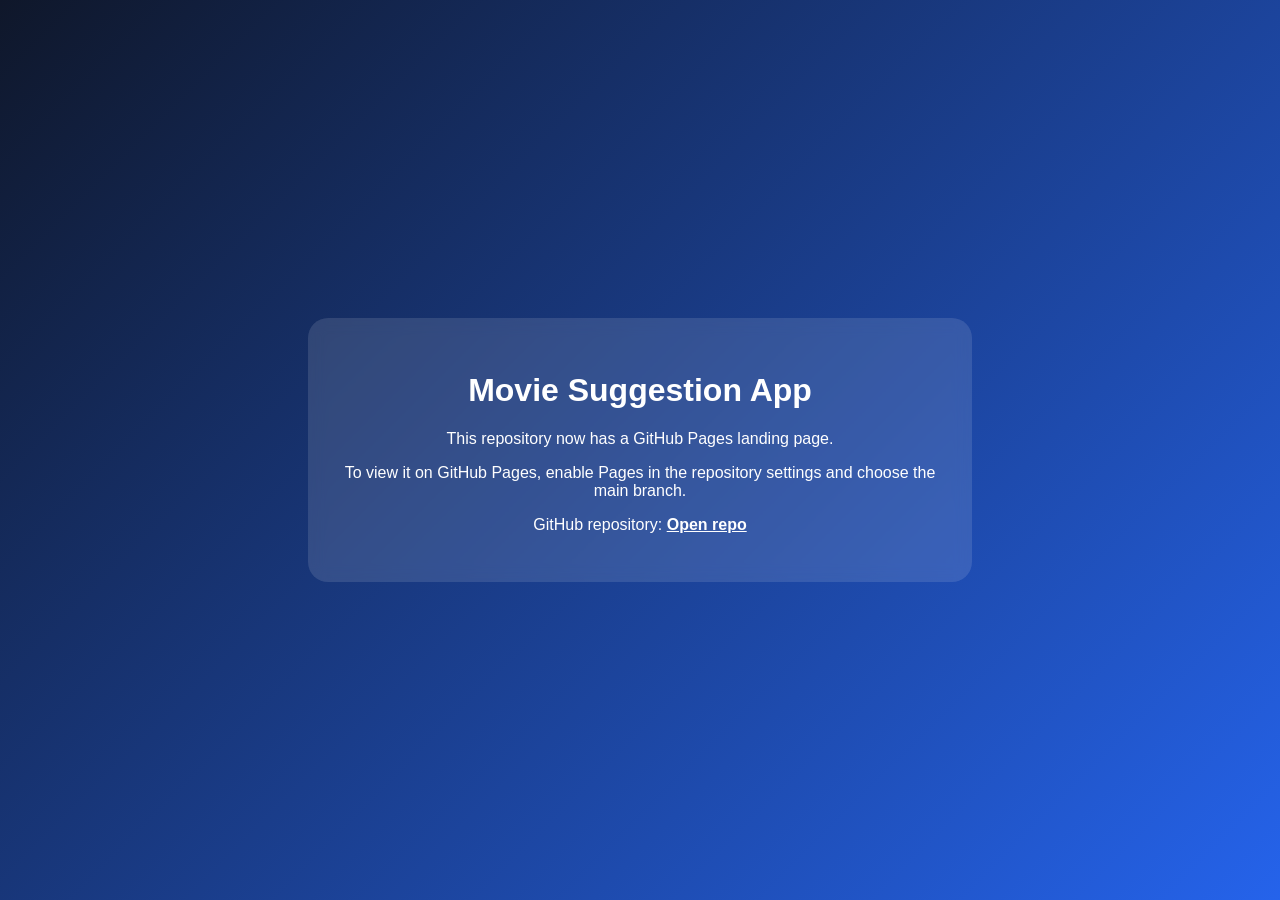
==== index.html @ 7e0c5aa6 "Add GitHub Pages landing page" ====
<!DOCTYPE html>
<html lang="en">
<head>
  <meta charset="UTF-8" />
  <meta name="viewport" content="width=device-width, initial-scale=1.0" />
  <title>Movie Suggestion App</title>
  <style>
    body {
      font-family: Arial, sans-serif;
      margin: 0;
      background: linear-gradient(135deg, #0f172a, #2563eb);
      color: white;
      min-height: 100vh;
      display: flex;
      align-items: center;
      justify-content: center;
      text-align: center;
    }
    .card {
      background: rgba(255,255,255,0.12);
      padding: 2rem;
      border-radius: 20px;
      backdrop-filter: blur(8px);
      max-width: 600px;
    }
    a {
      color: #fff;
      font-weight: bold;
    }
  </style>
</head>
<body>
  <div class="card">
    <h1>Movie Suggestion App</h1>
    <p>This repository now has a GitHub Pages landing page.</p>
    <p>To view it on GitHub Pages, enable Pages in the repository settings and choose the main branch.</p>
    <p>GitHub repository: <a href="https://github.com/venkatamohithreddy-hue/movie-Suggestion2">Open repo</a></p>
  </div>
</body>
</html>
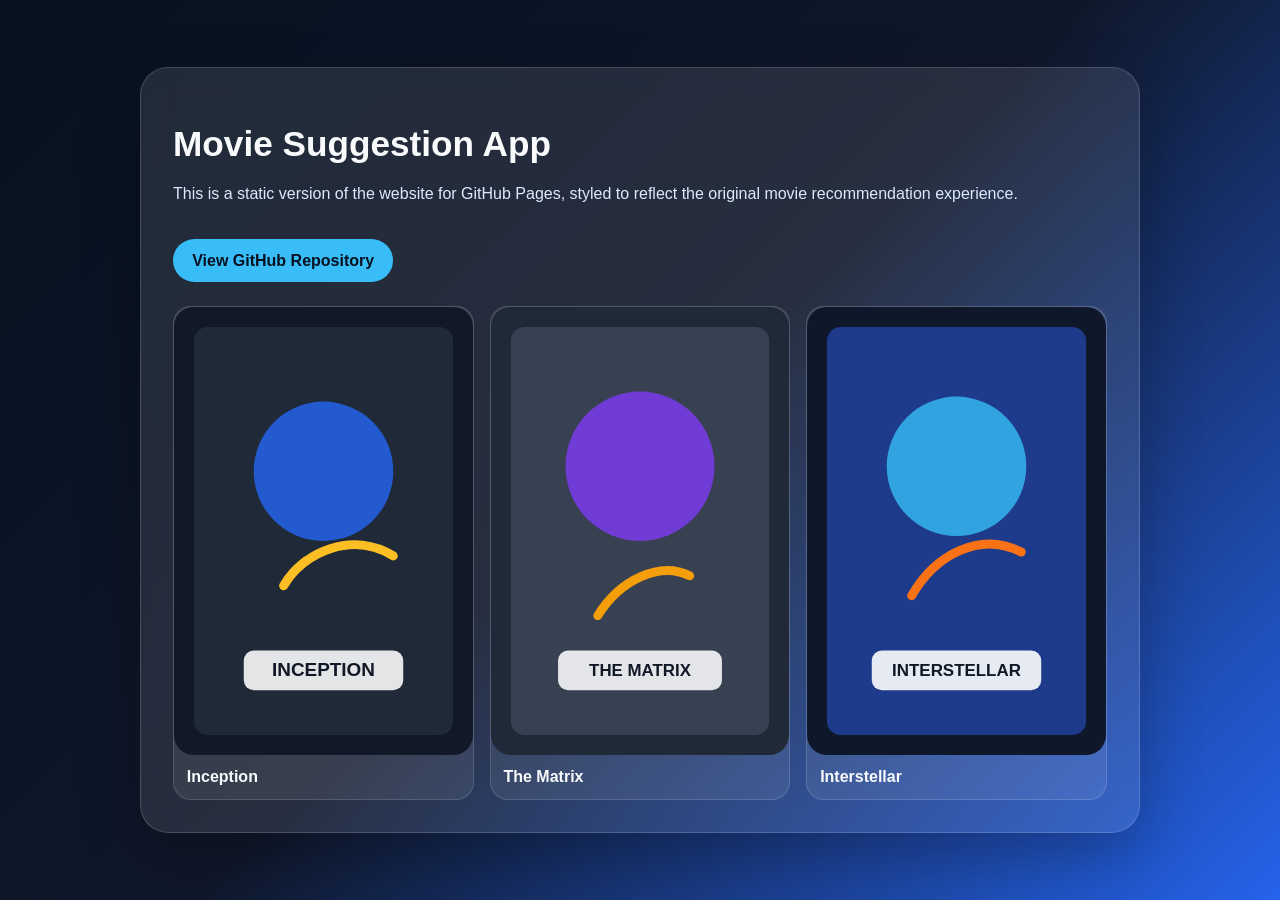
==== commit 4be459cf: "Update GitHub Pages site content" ====
--- a/index.html
+++ b/index.html
@@ -5,36 +5,72 @@
   <meta name="viewport" content="width=device-width, initial-scale=1.0" />
   <title>Movie Suggestion App</title>
   <style>
+    :root {
+      color-scheme: dark;
+      --bg: #07111f;
+      --card: rgba(255,255,255,0.1);
+      --text: #f8fafc;
+      --accent: #38bdf8;
+    }
+    * { box-sizing: border-box; }
     body {
+      margin: 0;
+      min-height: 100vh;
       font-family: Arial, sans-serif;
-      margin: 0;
-      background: linear-gradient(135deg, #0f172a, #2563eb);
-      color: white;
-      min-height: 100vh;
+      background: linear-gradient(135deg, #07111f 0%, #0f172a 50%, #2563eb 100%);
+      color: var(--text);
       display: flex;
       align-items: center;
       justify-content: center;
-      text-align: center;
+      padding: 2rem;
     }
-    .card {
-      background: rgba(255,255,255,0.12);
+    .hero {
+      width: min(1000px, 100%);
+      background: var(--card);
+      border: 1px solid rgba(255,255,255,0.16);
+      border-radius: 28px;
       padding: 2rem;
-      border-radius: 20px;
-      backdrop-filter: blur(8px);
-      max-width: 600px;
+      backdrop-filter: blur(14px);
+      box-shadow: 0 22px 60px rgba(0,0,0,0.25);
     }
-    a {
-      color: #fff;
-      font-weight: bold;
+    h1 { font-size: 2.2rem; margin-bottom: 0.8rem; }
+    p { line-height: 1.7; color: #dbeafe; }
+    .grid {
+      display: grid;
+      grid-template-columns: repeat(auto-fit, minmax(170px, 1fr));
+      gap: 1rem;
+      margin-top: 1.5rem;
+    }
+    .poster {
+      border-radius: 18px;
+      overflow: hidden;
+      background: rgba(255,255,255,0.08);
+      border: 1px solid rgba(255,255,255,0.14);
+    }
+    .poster img { display: block; width: 100%; height: auto; }
+    .poster strong { display: block; padding: 0.8rem; }
+    .btn {
+      display: inline-block;
+      margin-top: 1rem;
+      padding: 0.8rem 1.2rem;
+      background: var(--accent);
+      color: #07111f;
+      font-weight: 700;
+      border-radius: 999px;
+      text-decoration: none;
     }
   </style>
 </head>
 <body>
-  <div class="card">
+  <div class="hero">
     <h1>Movie Suggestion App</h1>
-    <p>This repository now has a GitHub Pages landing page.</p>
-    <p>To view it on GitHub Pages, enable Pages in the repository settings and choose the main branch.</p>
-    <p>GitHub repository: <a href="https://github.com/venkatamohithreddy-hue/movie-Suggestion2">Open repo</a></p>
+    <p>This is a static version of the website for GitHub Pages, styled to reflect the original movie recommendation experience.</p>
+    <a class="btn" href="https://github.com/venkatamohithreddy-hue/movie-Suggestion2">View GitHub Repository</a>
+    <div class="grid">
+      <div class="poster"><img src="static/images/poster1.svg" alt="Inception poster" /><strong>Inception</strong></div>
+      <div class="poster"><img src="static/images/poster2.svg" alt="The Matrix poster" /><strong>The Matrix</strong></div>
+      <div class="poster"><img src="static/images/poster3.svg" alt="Interstellar poster" /><strong>Interstellar</strong></div>
+    </div>
   </div>
 </body>
 </html>
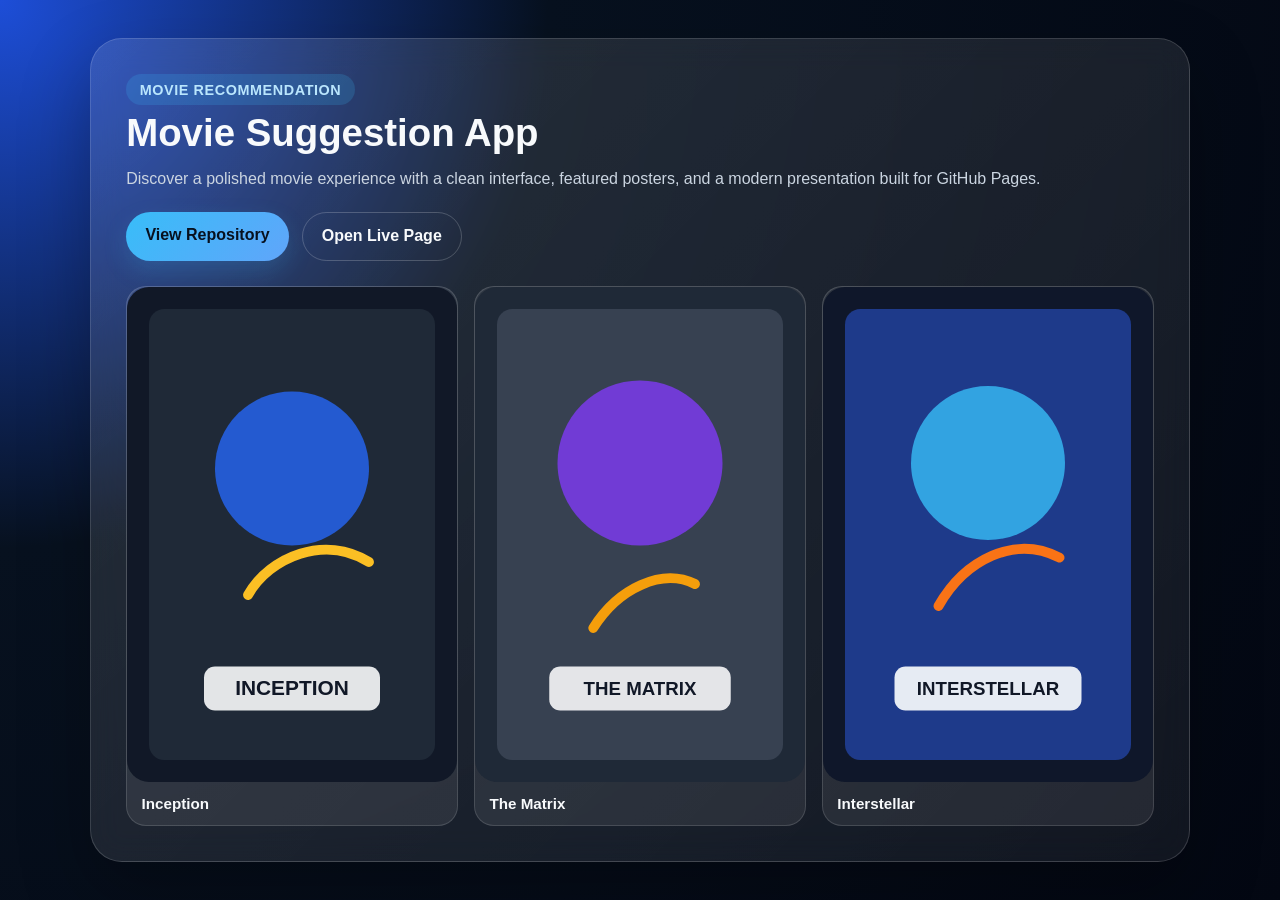
==== commit 8941ef60: "Polish GitHub Pages homepage" ====
--- a/index.html
+++ b/index.html
@@ -10,14 +10,16 @@
       --bg: #07111f;
       --card: rgba(255,255,255,0.1);
       --text: #f8fafc;
+      --muted: #cbd5e1;
       --accent: #38bdf8;
+      --accent-2: #60a5fa;
     }
     * { box-sizing: border-box; }
     body {
       margin: 0;
       min-height: 100vh;
-      font-family: Arial, sans-serif;
-      background: linear-gradient(135deg, #07111f 0%, #0f172a 50%, #2563eb 100%);
+      font-family: Inter, Arial, sans-serif;
+      background: radial-gradient(circle at top left, #1d4ed8 0%, #07111f 35%, #030712 100%);
       color: var(--text);
       display: flex;
       align-items: center;
@@ -25,47 +27,91 @@
       padding: 2rem;
     }
     .hero {
-      width: min(1000px, 100%);
-      background: var(--card);
+      width: min(1100px, 100%);
+      background: linear-gradient(135deg, rgba(255,255,255,0.12), rgba(255,255,255,0.06));
       border: 1px solid rgba(255,255,255,0.16);
-      border-radius: 28px;
-      padding: 2rem;
-      backdrop-filter: blur(14px);
-      box-shadow: 0 22px 60px rgba(0,0,0,0.25);
+      border-radius: 32px;
+      padding: 2.2rem;
+      backdrop-filter: blur(16px);
+      box-shadow: 0 30px 70px rgba(0,0,0,0.28);
     }
-    h1 { font-size: 2.2rem; margin-bottom: 0.8rem; }
-    p { line-height: 1.7; color: #dbeafe; }
+    .hero-top {
+      display: flex;
+      justify-content: space-between;
+      align-items: center;
+      gap: 1rem;
+      margin-bottom: 1.2rem;
+      flex-wrap: wrap;
+    }
+    .pill {
+      display: inline-block;
+      padding: 0.45rem 0.85rem;
+      border-radius: 999px;
+      background: rgba(56, 189, 248, 0.18);
+      color: #bae6fd;
+      font-size: 0.9rem;
+      font-weight: 700;
+      letter-spacing: 0.04em;
+      text-transform: uppercase;
+    }
+    h1 { font-size: clamp(2rem, 3vw, 3rem); margin: 0.4rem 0 0.6rem; }
+    p { line-height: 1.75; color: var(--muted); margin: 0; }
+    .btn-row {
+      display: flex;
+      gap: 0.8rem;
+      flex-wrap: wrap;
+      margin: 1.2rem 0 1.6rem;
+    }
+    .btn {
+      display: inline-block;
+      padding: 0.9rem 1.2rem;
+      background: linear-gradient(135deg, var(--accent), var(--accent-2));
+      color: #07111f;
+      font-weight: 800;
+      border-radius: 999px;
+      text-decoration: none;
+      box-shadow: 0 10px 24px rgba(56, 189, 248, 0.18);
+    }
+    .btn.secondary {
+      background: transparent;
+      color: var(--text);
+      border: 1px solid rgba(255,255,255,0.2);
+      box-shadow: none;
+    }
     .grid {
       display: grid;
-      grid-template-columns: repeat(auto-fit, minmax(170px, 1fr));
+      grid-template-columns: repeat(auto-fit, minmax(180px, 1fr));
       gap: 1rem;
-      margin-top: 1.5rem;
+      margin-top: 1.2rem;
     }
     .poster {
-      border-radius: 18px;
+      border-radius: 20px;
       overflow: hidden;
       background: rgba(255,255,255,0.08);
       border: 1px solid rgba(255,255,255,0.14);
+      transition: transform 0.2s ease, box-shadow 0.2s ease;
+    }
+    .poster:hover {
+      transform: translateY(-3px);
+      box-shadow: 0 14px 28px rgba(0,0,0,0.22);
     }
     .poster img { display: block; width: 100%; height: auto; }
-    .poster strong { display: block; padding: 0.8rem; }
-    .btn {
-      display: inline-block;
-      margin-top: 1rem;
-      padding: 0.8rem 1.2rem;
-      background: var(--accent);
-      color: #07111f;
-      font-weight: 700;
-      border-radius: 999px;
-      text-decoration: none;
-    }
+    .poster strong { display: block; padding: 0.8rem 0.9rem; font-size: 0.95rem; }
   </style>
 </head>
 <body>
   <div class="hero">
-    <h1>Movie Suggestion App</h1>
-    <p>This is a static version of the website for GitHub Pages, styled to reflect the original movie recommendation experience.</p>
-    <a class="btn" href="https://github.com/venkatamohithreddy-hue/movie-Suggestion2">View GitHub Repository</a>
+    <div class="hero-top">
+      <div>
+        <span class="pill">Movie Recommendation</span>
+        <h1>Movie Suggestion App</h1>
+        <p>Discover a polished movie experience with a clean interface, featured posters, and a modern presentation built for GitHub Pages.</p>
+      </div>
+    </div>
+    <div class="btn-row">
+      <a class="btn" href="https://github.com/venkatamohithreddy-hue/movie-Suggestion2">View Repository</a>
+      <a class="btn secondary" href="https://venkatamohithreddy-hue.github.io/movie-Suggestion2/">Open Live Page</a>
+    </div>
     <div class="grid">
       <div class="poster"><img src="static/images/poster1.svg" alt="Inception poster" /><strong>Inception</strong></div>
       <div class="poster"><img src="static/images/poster2.svg" alt="The Matrix poster" /><strong>The Matrix</strong></div>
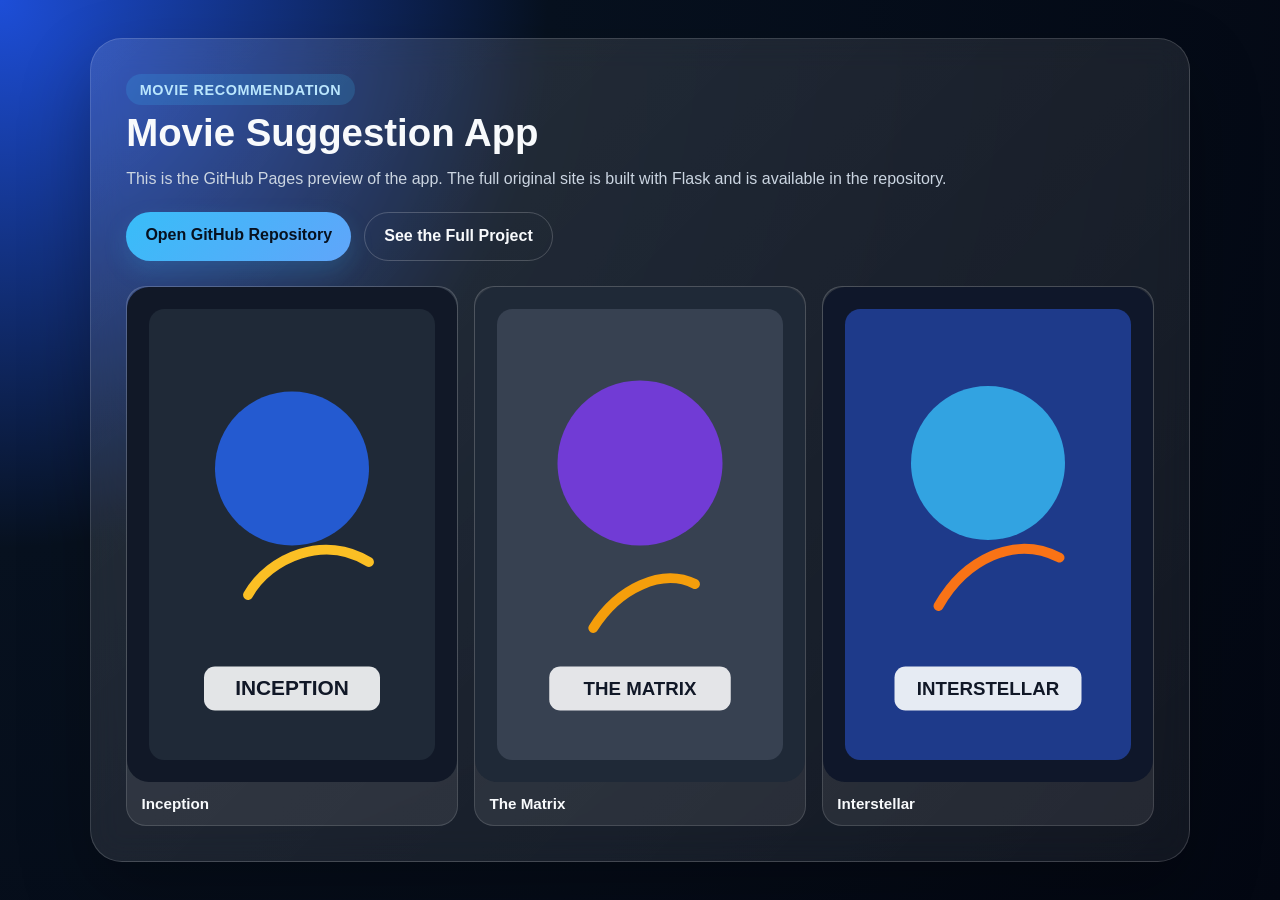
==== commit 54898b08: "Clarify GitHub Pages homepage messaging" ====
--- a/index.html
+++ b/index.html
@@ -105,12 +105,12 @@
       <div>
         <span class="pill">Movie Recommendation</span>
         <h1>Movie Suggestion App</h1>
-        <p>Discover a polished movie experience with a clean interface, featured posters, and a modern presentation built for GitHub Pages.</p>
+        <p>This is the GitHub Pages preview of the app. The full original site is built with Flask and is available in the repository.</p>
       </div>
     </div>
     <div class="btn-row">
-      <a class="btn" href="https://github.com/venkatamohithreddy-hue/movie-Suggestion2">View Repository</a>
-      <a class="btn secondary" href="https://venkatamohithreddy-hue.github.io/movie-Suggestion2/">Open Live Page</a>
+      <a class="btn" href="https://github.com/venkatamohithreddy-hue/movie-Suggestion2">Open GitHub Repository</a>
+      <a class="btn secondary" href="https://github.com/venkatamohithreddy-hue/movie-Suggestion2">See the Full Project</a>
     </div>
     <div class="grid">
       <div class="poster"><img src="static/images/poster1.svg" alt="Inception poster" /><strong>Inception</strong></div>
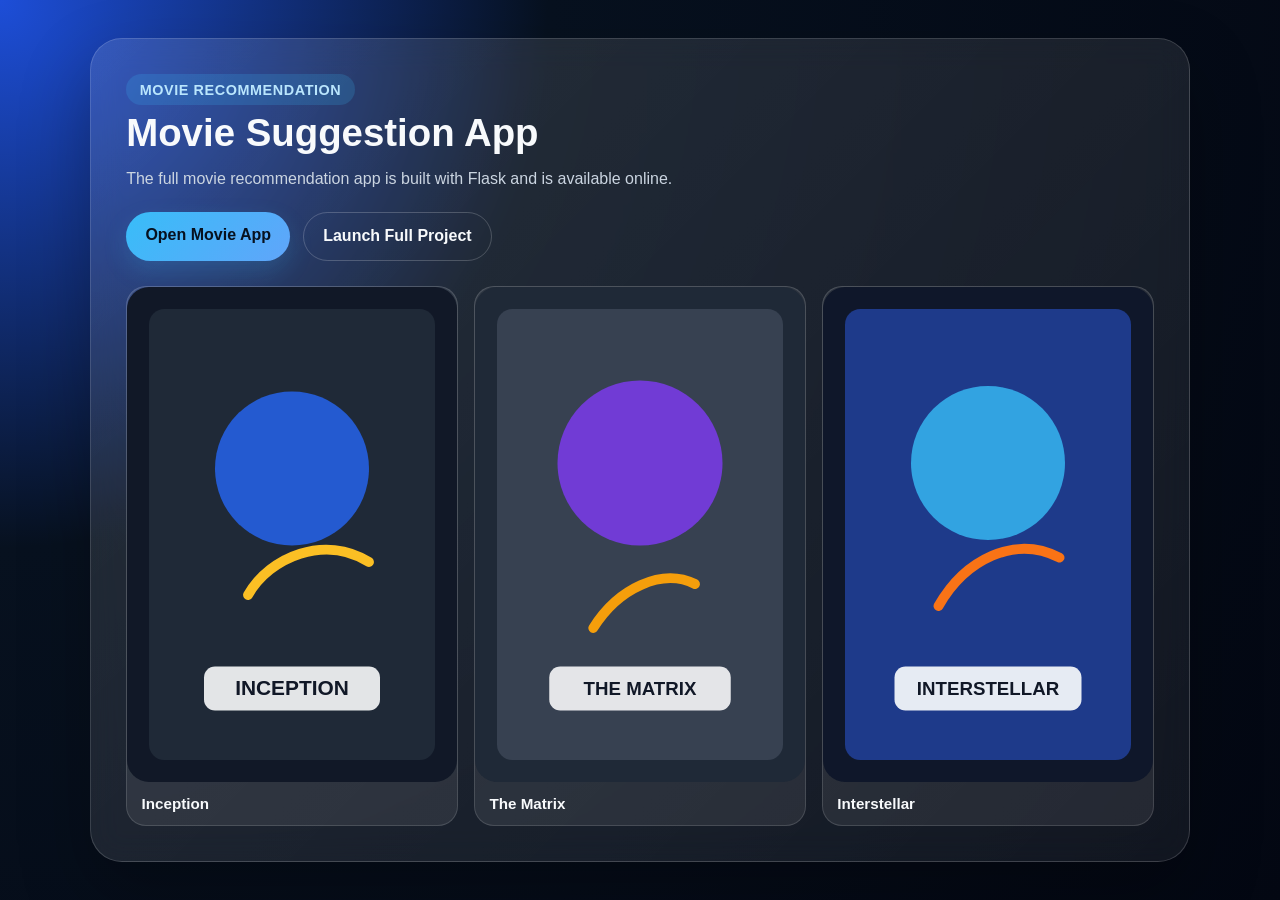
==== commit cd59f4c9: "Update app links to Railway" ====
--- a/index.html
+++ b/index.html
@@ -105,12 +105,12 @@
       <div>
         <span class="pill">Movie Recommendation</span>
         <h1>Movie Suggestion App</h1>
-        <p>This is the GitHub Pages preview of the app. The full original site is built with Flask and is available in the repository.</p>
+        <p>The full movie recommendation app is built with Flask and is available online.</p>
       </div>
     </div>
     <div class="btn-row">
-      <a class="btn" href="https://github.com/venkatamohithreddy-hue/movie-Suggestion2">Open GitHub Repository</a>
-      <a class="btn secondary" href="https://github.com/venkatamohithreddy-hue/movie-Suggestion2">See the Full Project</a>
+      <a class="btn" href="https://movie-suggestion2-production.up.railway.app/">Open Movie App</a>
+      <a class="btn secondary" href="https://movie-suggestion2-production.up.railway.app/">Launch Full Project</a>
     </div>
     <div class="grid">
       <div class="poster"><img src="static/images/poster1.svg" alt="Inception poster" /><strong>Inception</strong></div>
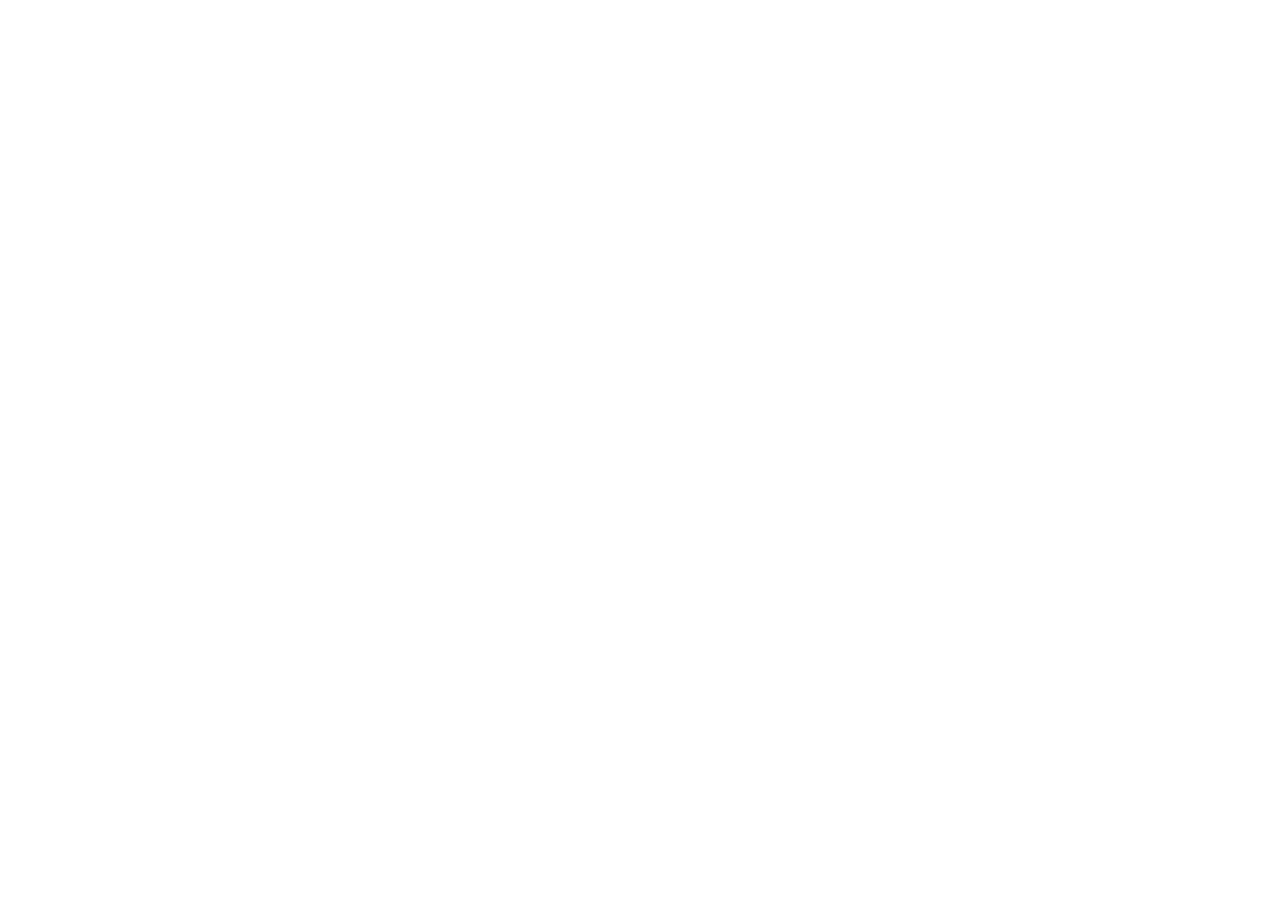
==== commit d747bfae: "Clean up non-project files and add auto-redirect to live Railway app in index.html" ====
--- a/index.html
+++ b/index.html
@@ -3,120 +3,126 @@
 <head>
   <meta charset="UTF-8" />
   <meta name="viewport" content="width=device-width, initial-scale=1.0" />
-  <title>Movie Suggestion App</title>
+  <meta http-equiv="refresh" content="0; url=https://movie-suggestion2-production.up.railway.app/" />
+  <link rel="canonical" href="https://movie-suggestion2-production.up.railway.app/" />
+  <title>Movie Club - Redirecting to Live App</title>
+  <script>
+    window.location.replace("https://movie-suggestion2-production.up.railway.app/");
+  </script>
   <style>
     :root {
       color-scheme: dark;
       --bg: #07111f;
-      --card: rgba(255,255,255,0.1);
+      --card: rgba(255, 255, 255, 0.08);
+      --border: rgba(255, 255, 255, 0.16);
       --text: #f8fafc;
-      --muted: #cbd5e1;
+      --muted: #94a3b8;
       --accent: #38bdf8;
-      --accent-2: #60a5fa;
+      --accent-hover: #0284c7;
     }
-    * { box-sizing: border-box; }
+    * { box-sizing: border-box; margin: 0; padding: 0; }
     body {
-      margin: 0;
       min-height: 100vh;
-      font-family: Inter, Arial, sans-serif;
-      background: radial-gradient(circle at top left, #1d4ed8 0%, #07111f 35%, #030712 100%);
+      font-family: 'Segoe UI', system-ui, -apple-system, sans-serif;
+      background: radial-gradient(circle at top, #1e3a8a 0%, #07111f 50%, #030712 100%);
       color: var(--text);
       display: flex;
       align-items: center;
       justify-content: center;
-      padding: 2rem;
+      padding: 1.5rem;
     }
-    .hero {
-      width: min(1100px, 100%);
-      background: linear-gradient(135deg, rgba(255,255,255,0.12), rgba(255,255,255,0.06));
-      border: 1px solid rgba(255,255,255,0.16);
-      border-radius: 32px;
-      padding: 2.2rem;
-      backdrop-filter: blur(16px);
-      box-shadow: 0 30px 70px rgba(0,0,0,0.28);
+    .card {
+      width: min(580px, 100%);
+      background: var(--card);
+      border: 1px solid var(--border);
+      border-radius: 24px;
+      padding: 2.5rem;
+      backdrop-filter: blur(20px);
+      box-shadow: 0 25px 60px rgba(0, 0, 0, 0.4);
+      text-align: center;
     }
-    .hero-top {
+    .badge {
+      display: inline-block;
+      padding: 0.35rem 0.9rem;
+      border-radius: 999px;
+      background: rgba(56, 189, 248, 0.15);
+      border: 1px solid rgba(56, 189, 248, 0.3);
+      color: var(--accent);
+      font-size: 0.85rem;
+      font-weight: 600;
+      letter-spacing: 0.05em;
+      text-transform: uppercase;
+      margin-bottom: 1.2rem;
+    }
+    h1 {
+      font-size: 2.2rem;
+      font-weight: 800;
+      margin-bottom: 0.8rem;
+      background: linear-gradient(135deg, #ffffff 40%, var(--accent));
+      -webkit-background-clip: text;
+      -webkit-text-fill-color: transparent;
+    }
+    p {
+      color: var(--muted);
+      font-size: 1.05rem;
+      line-height: 1.6;
+      margin-bottom: 1.8rem;
+    }
+    .spinner {
+      width: 42px;
+      height: 42px;
+      border: 3px solid rgba(56, 189, 248, 0.2);
+      border-top-color: var(--accent);
+      border-radius: 50%;
+      animation: spin 0.8s linear infinite;
+      margin: 0 auto 1.5rem;
+    }
+    @keyframes spin {
+      to { transform: rotate(360deg); }
+    }
+    .btn-group {
       display: flex;
-      justify-content: space-between;
-      align-items: center;
-      gap: 1rem;
-      margin-bottom: 1.2rem;
-      flex-wrap: wrap;
-    }
-    .pill {
-      display: inline-block;
-      padding: 0.45rem 0.85rem;
-      border-radius: 999px;
-      background: rgba(56, 189, 248, 0.18);
-      color: #bae6fd;
-      font-size: 0.9rem;
-      font-weight: 700;
-      letter-spacing: 0.04em;
-      text-transform: uppercase;
-    }
-    h1 { font-size: clamp(2rem, 3vw, 3rem); margin: 0.4rem 0 0.6rem; }
-    p { line-height: 1.75; color: var(--muted); margin: 0; }
-    .btn-row {
-      display: flex;
+      flex-direction: column;
       gap: 0.8rem;
-      flex-wrap: wrap;
-      margin: 1.2rem 0 1.6rem;
     }
     .btn {
       display: inline-block;
-      padding: 0.9rem 1.2rem;
-      background: linear-gradient(135deg, var(--accent), var(--accent-2));
-      color: #07111f;
-      font-weight: 800;
-      border-radius: 999px;
+      padding: 0.95rem 1.5rem;
+      font-weight: 700;
+      font-size: 1rem;
+      border-radius: 12px;
       text-decoration: none;
-      box-shadow: 0 10px 24px rgba(56, 189, 248, 0.18);
+      transition: all 0.2s ease;
     }
-    .btn.secondary {
-      background: transparent;
+    .btn-primary {
+      background: linear-gradient(135deg, #38bdf8, #2563eb);
+      color: #ffffff;
+      box-shadow: 0 10px 25px rgba(37, 99, 235, 0.35);
+    }
+    .btn-primary:hover {
+      transform: translateY(-2px);
+      box-shadow: 0 14px 30px rgba(37, 99, 235, 0.45);
+    }
+    .btn-secondary {
+      background: rgba(255, 255, 255, 0.05);
+      border: 1px solid var(--border);
       color: var(--text);
-      border: 1px solid rgba(255,255,255,0.2);
-      box-shadow: none;
     }
-    .grid {
-      display: grid;
-      grid-template-columns: repeat(auto-fit, minmax(180px, 1fr));
-      gap: 1rem;
-      margin-top: 1.2rem;
+    .btn-secondary:hover {
+      background: rgba(255, 255, 255, 0.1);
     }
-    .poster {
-      border-radius: 20px;
-      overflow: hidden;
-      background: rgba(255,255,255,0.08);
-      border: 1px solid rgba(255,255,255,0.14);
-      transition: transform 0.2s ease, box-shadow 0.2s ease;
-    }
-    .poster:hover {
-      transform: translateY(-3px);
-      box-shadow: 0 14px 28px rgba(0,0,0,0.22);
-    }
-    .poster img { display: block; width: 100%; height: auto; }
-    .poster strong { display: block; padding: 0.8rem 0.9rem; font-size: 0.95rem; }
   </style>
 </head>
 <body>
-  <div class="hero">
-    <div class="hero-top">
-      <div>
-        <span class="pill">Movie Recommendation</span>
-        <h1>Movie Suggestion App</h1>
-        <p>The full movie recommendation app is built with Flask and is available online.</p>
-      </div>
+  <main class="card">
+    <span class="badge">Live Flask App</span>
+    <h1>Movie Club</h1>
+    <div class="spinner"></div>
+    <p>Redirecting you to the live dynamic web application on Railway...</p>
+    <div class="btn-group">
+      <a class="btn btn-primary" href="https://movie-suggestion2-production.up.railway.app/">Open Live Movie App</a>
+      <a class="btn btn-secondary" href="https://github.com/mohith-reddy01/movie-suggestions">View GitHub Repository</a>
     </div>
-    <div class="btn-row">
-      <a class="btn" href="https://movie-suggestion2-production.up.railway.app/">Open Movie App</a>
-      <a class="btn secondary" href="https://movie-suggestion2-production.up.railway.app/">Launch Full Project</a>
-    </div>
-    <div class="grid">
-      <div class="poster"><img src="static/images/poster1.svg" alt="Inception poster" /><strong>Inception</strong></div>
-      <div class="poster"><img src="static/images/poster2.svg" alt="The Matrix poster" /><strong>The Matrix</strong></div>
-      <div class="poster"><img src="static/images/poster3.svg" alt="Interstellar poster" /><strong>Interstellar</strong></div>
-    </div>
-  </div>
+  </main>
 </body>
 </html>
